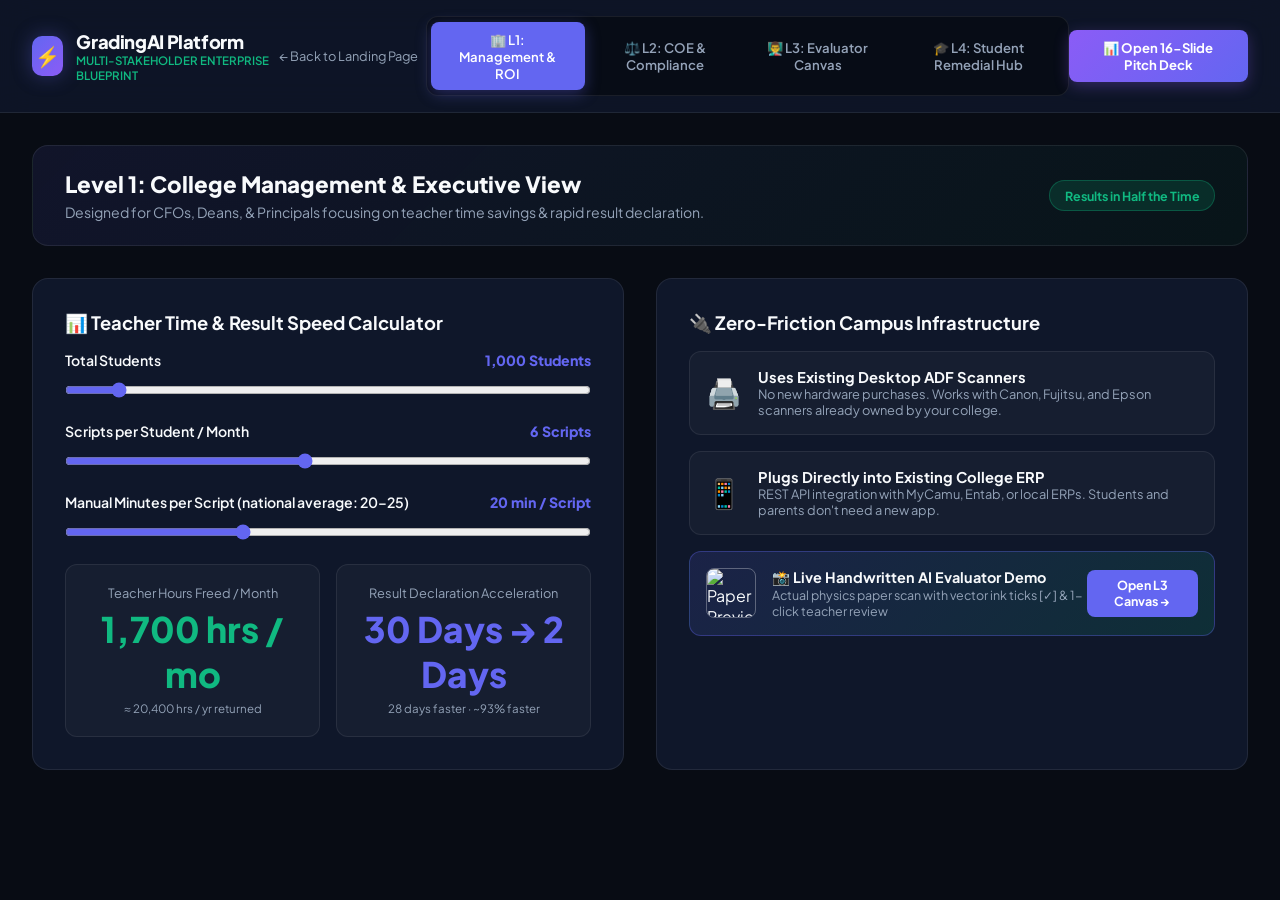
==== static/demo.html @ 52f9d3cc "Add landing page rebuild, interactive demo, pitch deck slides, and validation thumbs" ====
<!DOCTYPE html>
<html lang="en">
<head>
    <meta charset="UTF-8">
    <meta name="viewport" content="width=device-width, initial-scale=1.0">
    <title>GradingAI Platform | Complete Multi-Stakeholder Demo & Pitch Deck</title>
    <link rel="preconnect" href="https://fonts.googleapis.com">
    <link rel="preconnect" href="https://fonts.gstatic.com" crossorigin>
    <link href="https://fonts.googleapis.com/css2?family=Plus+Jakarta+Sans:wght@300;400;500;600;700;800&family=JetBrains+Mono:wght@400;600&display=swap" rel="stylesheet">
    <style>
        :root {
            --bg-dark: #080c14;
            --bg-card: #0f172a;
            --bg-card-hover: #1e293b;
            --border-glass: rgba(255, 255, 255, 0.08);
            --primary: #6366f1;
            --primary-glow: rgba(99, 102, 241, 0.35);
            --accent-green: #10b981;
            --accent-green-glow: rgba(16, 185, 129, 0.25);
            --accent-red: #ef4444;
            --accent-amber: #f59e0b;
            --accent-blue: #3b82f6;
            --text-main: #f8fafc;
            --text-muted: #94a3b8;
        }

        * {
            box-sizing: border-box;
            margin: 0;
            padding: 0;
            font-family: 'Plus Jakarta Sans', sans-serif;
        }

        body {
            background-color: var(--bg-dark);
            color: var(--text-main);
            min-height: 100vh;
            display: flex;
            flex-direction: column;
            overflow-x: hidden;
        }

        /* Top Navigation Header */
        header {
            padding: 1rem 2rem;
            background: rgba(15, 23, 42, 0.85);
            backdrop-filter: blur(16px);
            border-bottom: 1px solid var(--border-glass);
            position: sticky;
            top: 0;
            z-index: 100;
            display: flex;
            justify-content: space-between;
            align-items: center;
        }

        .brand-container {
            display: flex;
            align-items: center;
            gap: 0.8rem;
        }

        .brand-logo {
            width: 40px;
            height: 40px;
            background: linear-gradient(135deg, var(--primary), #8b5cf6);
            border-radius: 10px;
            display: flex;
            align-items: center;
            justify-content: center;
            font-weight: 800;
            font-size: 1.25rem;
            box-shadow: 0 0 20px var(--primary-glow);
        }

        .brand-title {
            font-size: 1.15rem;
            font-weight: 800;
            letter-spacing: -0.02em;
        }

        .brand-sub {
            font-size: 0.72rem;
            color: var(--accent-green);
            font-weight: 600;
            text-transform: uppercase;
        }

        /* Stakeholder Level Selector Tabs */
        .level-tabs {
            display: flex;
            background: rgba(0, 0, 0, 0.4);
            padding: 0.3rem;
            border-radius: 12px;
            border: 1px solid var(--border-glass);
            gap: 0.2rem;
        }

        .level-btn {
            padding: 0.55rem 1rem;
            border: none;
            background: transparent;
            color: var(--text-muted);
            font-size: 0.82rem;
            font-weight: 600;
            border-radius: 8px;
            cursor: pointer;
            transition: all 0.25s ease;
            display: flex;
            align-items: center;
            gap: 0.4rem;
        }

        .level-btn.active {
            background: var(--primary);
            color: white;
            box-shadow: 0 4px 15px var(--primary-glow);
        }

        .level-btn:hover:not(.active) {
            color: var(--text-main);
            background: rgba(255, 255, 255, 0.05);
        }

        .deck-btn {
            background: linear-gradient(135deg, #8b5cf6, var(--primary));
            color: white;
            padding: 0.55rem 1.1rem;
            border-radius: 8px;
            border: none;
            font-weight: 700;
            font-size: 0.82rem;
            cursor: pointer;
            display: flex;
            align-items: center;
            gap: 0.4rem;
            box-shadow: 0 4px 15px rgba(139, 92, 246, 0.3);
        }

        /* Main Workspace Container */
        main {
            flex: 1;
            padding: 2rem;
            max-width: 1700px;
            margin: 0 auto;
            width: 100%;
        }

        .level-panel {
            display: none;
        }

        .level-panel.active {
            display: block;
            animation: fadeIn 0.35s ease;
        }

        @keyframes fadeIn {
            from { opacity: 0; transform: translateY(8px); }
            to { opacity: 1; transform: translateY(0); }
        }

        /* Level Banner */
        .level-banner {
            background: linear-gradient(135deg, rgba(99, 102, 241, 0.1), rgba(16, 185, 129, 0.05));
            border: 1px solid var(--border-glass);
            border-radius: 16px;
            padding: 1.5rem 2rem;
            margin-bottom: 2rem;
            display: flex;
            justify-content: space-between;
            align-items: center;
        }

        .level-banner h2 {
            font-size: 1.4rem;
            font-weight: 800;
            margin-bottom: 0.3rem;
        }

        .level-banner p {
            color: var(--text-muted);
            font-size: 0.88rem;
        }

        .badge-pill {
            background: rgba(16, 185, 129, 0.15);
            color: var(--accent-green);
            padding: 0.4rem 0.9rem;
            border-radius: 50px;
            font-size: 0.78rem;
            font-weight: 700;
            border: 1px solid rgba(16, 185, 129, 0.3);
        }

        /* LEVEL 1: MANAGEMENT VIEW (ROI & INFRA) */
        .roi-grid {
            display: grid;
            grid-template-columns: 1fr 1fr;
            gap: 2rem;
        }

        .card-box {
            background: var(--bg-card);
            border-radius: 16px;
            border: 1px solid var(--border-glass);
            padding: 2rem;
        }

        .card-box h3 {
            font-size: 1.15rem;
            font-weight: 700;
            margin-bottom: 1rem;
            display: flex;
            align-items: center;
            gap: 0.5rem;
        }

        .slider-group {
            margin-bottom: 1.5rem;
        }

        .slider-label {
            display: flex;
            justify-content: space-between;
            font-size: 0.88rem;
            font-weight: 600;
            margin-bottom: 0.5rem;
        }

        .range-slider {
            width: 100%;
            height: 8px;
            background: rgba(255, 255, 255, 0.1);
            border-radius: 4px;
            outline: none;
            accent-color: var(--primary);
        }

        .stat-result-grid {
            display: grid;
            grid-template-columns: 1fr 1fr;
            gap: 1rem;
            margin-top: 1.5rem;
        }

        .stat-card {
            background: rgba(255, 255, 255, 0.03);
            border: 1px solid var(--border-glass);
            border-radius: 12px;
            padding: 1.25rem;
            text-align: center;
        }

        .stat-num {
            font-size: 2.2rem;
            font-weight: 800;
            color: var(--accent-green);
            margin: 0.3rem 0;
        }

        /* LEVEL 2: COE & COMPLIANCE VIEW */
        .compliance-grid {
            display: grid;
            grid-template-columns: repeat(3, 1fr);
            gap: 1.5rem;
        }

        .comp-card {
            background: var(--bg-card);
            border: 1px solid var(--border-glass);
            border-radius: 16px;
            padding: 1.75rem;
            display: flex;
            flex-direction: column;
            gap: 1rem;
        }

        .comp-icon {
            width: 48px;
            height: 48px;
            background: rgba(99, 102, 241, 0.15);
            border-radius: 12px;
            display: flex;
            align-items: center;
            justify-content: center;
            font-size: 1.4rem;
            color: var(--primary);
        }

        /* LEVEL 3: EVALUATOR TEACHER CANVAS */
        .evaluator-workspace {
            display: grid;
            grid-template-columns: 1fr 440px;
            gap: 1.5rem;
            height: calc(100vh - 240px);
        }

        .paper-viewport {
            background: var(--bg-card);
            border-radius: 16px;
            border: 1px solid var(--border-glass);
            display: flex;
            flex-direction: column;
            overflow: hidden;
        }

        .paper-toolbar {
            padding: 0.9rem 1.25rem;
            background: rgba(255, 255, 255, 0.02);
            border-bottom: 1px solid var(--border-glass);
            display: flex;
            justify-content: space-between;
            align-items: center;
        }

        .paper-scroll {
            flex: 1;
            overflow-y: auto;
            padding: 1.5rem;
            display: flex;
            justify-content: center;
            background: #050810;
        }

        .scanned-wrapper {
            position: relative;
            display: inline-block;
            box-shadow: 0 15px 35px rgba(0,0,0,0.6);
            border-radius: 8px;
        }

        .scanned-img {
            max-width: 720px;
            width: 100%;
            display: block;
            border-radius: 8px;
        }

        .svg-overlay {
            position: absolute;
            top: 0; left: 0;
            width: 100%; height: 100%;
            pointer-events: none;
        }

        .bbox {
            position: absolute;
            border: 2px dashed #10b981;
            background: rgba(16, 185, 129, 0.12);
            border-radius: 6px;
        }

        .bbox.warning {
            border-color: #ef4444;
            background: rgba(239, 68, 68, 0.12);
        }

        .bbox-tag {
            position: absolute;
            top: -24px; left: -2px;
            background: #10b981;
            color: white;
            font-size: 0.72rem;
            font-weight: 800;
            padding: 0.15rem 0.5rem;
            border-radius: 4px 4px 0 0;
        }

        .bbox.warning .bbox-tag {
            background: #ef4444;
        }

        .sidebar-panel {
            background: var(--bg-card);
            border-radius: 16px;
            border: 1px solid var(--border-glass);
            display: flex;
            flex-direction: column;
            overflow: hidden;
        }

        .sidebar-header {
            padding: 1rem 1.25rem;
            background: rgba(255, 255, 255, 0.02);
            border-bottom: 1px solid var(--border-glass);
            font-weight: 700;
            display: flex;
            justify-content: space-between;
        }

        .sidebar-body {
            flex: 1;
            overflow-y: auto;
            padding: 1.25rem;
            display: flex;
            flex-direction: column;
            gap: 1rem;
        }

        .ai-rubric-card {
            background: rgba(255, 255, 255, 0.03);
            border: 1px solid var(--border-glass);
            border-radius: 12px;
            padding: 1rem;
        }

        .transcribe-box {
            font-family: 'JetBrains Mono', monospace;
            font-size: 0.78rem;
            background: rgba(0,0,0,0.4);
            padding: 0.6rem;
            border-radius: 6px;
            color: #a5b4fc;
            margin: 0.5rem 0;
        }

        .btn-approve {
            width: 100%;
            padding: 0.85rem;
            background: linear-gradient(135deg, var(--accent-green), #059669);
            color: white;
            border: none;
            border-radius: 10px;
            font-weight: 700;
            font-size: 0.92rem;
            cursor: pointer;
            box-shadow: 0 4px 15px var(--accent-green-glow);
            transition: all 0.25s ease;
        }

        /* LEVEL 4: STUDENT DIAGNOSTIC PORTAL */
        .student-portal-grid {
            display: grid;
            grid-template-columns: 360px 1fr;
            gap: 1.5rem;
        }

        .mastery-card {
            background: var(--bg-card);
            border-radius: 16px;
            border: 1px solid var(--border-glass);
            padding: 1.5rem;
            display: flex;
            flex-direction: column;
            gap: 1rem;
        }

        .score-donut {
            width: 120px;
            height: 120px;
            border-radius: 50%;
            background: conic-gradient(var(--accent-green) 85%, rgba(255,255,255,0.08) 0);
            margin: 0 auto;
            display: flex;
            align-items: center;
            justify-content: center;
        }

        .score-donut-inner {
            width: 98px;
            height: 98px;
            background: var(--bg-card);
            border-radius: 50%;
            display: flex;
            flex-direction: column;
            align-items: center;
            justify-content: center;
        }

        .resource-box {
            background: rgba(255, 255, 255, 0.03);
            border: 1px solid var(--border-glass);
            border-radius: 12px;
            padding: 1.25rem;
            display: flex;
            gap: 1.25rem;
            align-items: center;
            margin-bottom: 1rem;
            transition: all 0.25s ease;
        }

        .resource-box:hover {
            background: var(--bg-card-hover);
            transform: translateX(4px);
        }

        .resource-icon {
            width: 50px;
            height: 50px;
            background: rgba(99, 102, 241, 0.15);
            border-radius: 12px;
            display: flex;
            align-items: center;
            justify-content: center;
            font-size: 1.4rem;
            color: var(--primary);
            flex-shrink: 0;
        }

        .btn-link {
            display: inline-flex;
            align-items: center;
            gap: 0.4rem;
            color: var(--accent-blue);
            text-decoration: none;
            font-size: 0.82rem;
            font-weight: 700;
            margin-top: 0.4rem;
        }

        /* PITCH DECK SLIDESHOW MODAL */
        .deck-modal {
            display: none;
            position: fixed;
            top: 0; left: 0; right: 0; bottom: 0;
            background: rgba(8, 12, 20, 0.95);
            backdrop-filter: blur(20px);
            z-index: 1000;
            flex-direction: column;
            padding: 2rem;
        }

        .deck-modal.active {
            display: flex;
        }

        .deck-header {
            display: flex;
            justify-content: space-between;
            align-items: center;
            margin-bottom: 1rem;
        }

        .deck-viewport {
            flex: 1;
            background: var(--bg-card);
            border: 1px solid var(--border-glass);
            border-radius: 20px;
            padding: 3rem;
            display: flex;
            flex-direction: column;
            justify-content: center;
            align-items: center;
            text-align: center;
            position: relative;
            box-shadow: 0 20px 50px rgba(0,0,0,0.5);
        }

        .slide-tag {
            background: rgba(99, 102, 241, 0.15);
            color: #a5b4fc;
            padding: 0.3rem 0.8rem;
            border-radius: 50px;
            font-size: 0.8rem;
            font-weight: 700;
            margin-bottom: 1rem;
        }

        .slide-title {
            font-size: 2.2rem;
            font-weight: 800;
            margin-bottom: 1rem;
            max-width: 900px;
        }

        .slide-body {
            font-size: 1.1rem;
            color: var(--text-muted);
            max-width: 800px;
            line-height: 1.6;
            margin-bottom: 2rem;
        }

        .slide-highlights {
            display: grid;
            grid-template-columns: repeat(3, 1fr);
            gap: 1.5rem;
            width: 100%;
            max-width: 900px;
            margin-top: 1rem;
        }

        .slide-point {
            background: rgba(255, 255, 255, 0.03);
            border: 1px solid var(--border-glass);
            border-radius: 12px;
            padding: 1.25rem;
            text-align: left;
        }

        .slide-point h4 {
            font-size: 0.95rem;
            font-weight: 700;
            color: var(--text-main);
            margin-bottom: 0.3rem;
        }

        .slide-point p {
            font-size: 0.82rem;
            color: var(--text-muted);
        }

        .deck-controls {
            display: flex;
            justify-content: space-between;
            align-items: center;
            margin-top: 1.5rem;
        }

        .btn-deck-nav {
            padding: 0.75rem 1.5rem;
            background: rgba(255, 255, 255, 0.08);
            color: white;
            border: 1px solid var(--border-glass);
            border-radius: 10px;
            font-weight: 700;
            cursor: pointer;
        }

        .btn-deck-nav:hover {
            background: var(--primary);
        }

        .close-deck {
            background: rgba(239, 68, 68, 0.2);
            color: #fca5a5;
            border: 1px solid rgba(239, 68, 68, 0.4);
            padding: 0.5rem 1rem;
            border-radius: 8px;
            cursor: pointer;
            font-weight: 700;
        }

        /* Toast Notification */
        .toast {
            position: fixed;
            bottom: 2rem;
            right: 2rem;
            background: #059669;
            color: white;
            padding: 1rem 1.5rem;
            border-radius: 12px;
            box-shadow: 0 10px 30px rgba(0,0,0,0.5);
            font-weight: 600;
            display: flex;
            align-items: center;
            gap: 0.75rem;
            transform: translateY(100px);
            opacity: 0;
            transition: all 0.3s ease;
            z-index: 1000;
        }

        .toast.show {
            transform: translateY(0);
            opacity: 1;
        }
    </style>
</head>
<body>

    <header>
        <div class="brand-container">
            <div class="brand-logo">⚡</div>
            <div>
                <div class="brand-title">GradingAI Platform</div>
                <div class="brand-sub">Multi-Stakeholder Enterprise Blueprint</div>
            </div>
        </div>

        <a href="/" style="font-size: 0.8rem; color: var(--text-muted); text-decoration: none; margin-right: 0.5rem; white-space: nowrap;">← Back to Landing Page</a>

        <nav class="level-tabs">
            <button class="level-btn active" onclick="switchLevel('level-1', this)">
                🏢 L1: Management & ROI
            </button>
            <button class="level-btn" onclick="switchLevel('level-2', this)">
                ⚖️ L2: COE & Compliance
            </button>
            <button class="level-btn" onclick="switchLevel('level-3', this)">
                👨‍🏫 L3: Evaluator Canvas
            </button>
            <button class="level-btn" onclick="switchLevel('level-4', this)">
                🎓 L4: Student Remedial Hub
            </button>
        </nav>

        <button class="deck-btn" onclick="openDeck()">
            📊 Open 16-Slide Pitch Deck
        </button>
    </header>

    <main>
        <!-- LEVEL 1: MANAGEMENT & PRINCIPAL VIEW -->
        <div id="level-1" class="level-panel active">
            <div class="level-banner">
                <div>
                    <h2>Level 1: College Management & Executive View</h2>
                    <p>Designed for CFOs, Deans, & Principals focusing on teacher time savings & rapid result declaration.</p>
                </div>
                <div class="badge-pill">Results in Half the Time</div>
            </div>

            <div class="roi-grid">
                <div class="card-box">
                    <h3>📊 Teacher Time & Result Speed Calculator</h3>
                    <div class="slider-group">
                        <div class="slider-label">
                            <span>Total Students</span>
                            <span id="studentsVal" style="color: var(--primary); font-weight: 800;">1,000 Students</span>
                        </div>
                        <input type="range" min="100" max="10000" step="100" value="1000" class="range-slider" id="studentsInput" oninput="updateROI()">
                    </div>

                    <div class="slider-group">
                        <div class="slider-label">
                            <span>Scripts per Student / Month</span>
                            <span id="perMonthVal" style="color: var(--primary); font-weight: 800;">6 Scripts</span>
                        </div>
                        <input type="range" min="1" max="12" step="1" value="6" class="range-slider" id="perMonthInput" oninput="updateROI()">
                    </div>

                    <div class="slider-group">
                        <div class="slider-label">
                            <span>Manual Minutes per Script (national average: 20–25)</span>
                            <span id="manualVal" style="color: var(--primary); font-weight: 800;">20 min / Script</span>
                        </div>
                        <input type="range" min="10" max="40" step="1" value="20" class="range-slider" id="manualInput" oninput="updateROI()">
                    </div>

                    <div class="stat-result-grid">
                        <div class="stat-card">
                            <div style="font-size: 0.8rem; color: var(--text-muted);">Teacher Hours Freed / Month</div>
                            <div class="stat-num" id="hoursFreed">1,700 hrs / mo</div>
                            <div style="font-size: 0.72rem; color: var(--text-muted);" id="hoursYear">≈ 20,400 hrs / yr returned</div>
                        </div>
                        <div class="stat-card" id="roiResult">
                            <div style="font-size: 0.8rem; color: var(--text-muted);">Result Declaration Acceleration</div>
                            <div class="stat-num" style="color: var(--primary);">30 Days → 2 Days</div>
                            <div class="stat-sub" style="font-size: 0.72rem; color: var(--text-muted);">28 days faster · ~93% faster</div>
                        </div>
                    </div>
                </div>

                <div class="card-box">
                    <h3>🔌 Zero-Friction Campus Infrastructure</h3>
                    <div style="display: flex; flex-direction: column; gap: 1rem; margin-top: 1rem;">
                        <div style="background: rgba(255,255,255,0.03); border: 1px solid var(--border-glass); border-radius: 12px; padding: 1rem; display: flex; gap: 1rem; align-items: center;">
                            <div style="font-size: 1.8rem;">🖨️</div>
                            <div>
                                <div style="font-weight: 700; font-size: 0.92rem;">Uses Existing Desktop ADF Scanners</div>
                                <div style="font-size: 0.8rem; color: var(--text-muted);">No new hardware purchases. Works with Canon, Fujitsu, and Epson scanners already owned by your college.</div>
                            </div>
                        </div>

                        <div style="background: rgba(255,255,255,0.03); border: 1px solid var(--border-glass); border-radius: 12px; padding: 1rem; display: flex; gap: 1rem; align-items: center;">
                            <div style="font-size: 1.8rem;">📱</div>
                            <div>
                                <div style="font-weight: 700; font-size: 0.92rem;">Plugs Directly into Existing College ERP</div>
                                <div style="font-size: 0.8rem; color: var(--text-muted);">REST API integration with MyCamu, Entab, or local ERPs. Students and parents don't need a new app.</div>
                            </div>
                        </div>

                        <div style="background: linear-gradient(135deg, rgba(99, 102, 241, 0.15), rgba(16, 185, 129, 0.15)); border: 1px solid rgba(99, 102, 241, 0.35); border-radius: 12px; padding: 1rem; display: flex; justify-content: space-between; align-items: center; cursor: pointer;" onclick="document.querySelectorAll('.level-btn')[2].click();">
                            <div style="display: flex; gap: 1rem; align-items: center;">
                                <img src="/assets/handwritten_exam_script.jpg" style="width: 50px; height: 50px; border-radius: 8px; object-fit: cover; border: 1px solid rgba(255,255,255,0.3);" alt="Paper Preview" loading="eager">
                                <div>
                                    <div style="font-weight: 700; font-size: 0.9rem; color: #f8fafc;">📸 Live Handwritten AI Evaluator Demo</div>
                                    <div style="font-size: 0.78rem; color: var(--text-muted);">Actual physics paper scan with vector ink ticks [✓] & 1-click teacher review</div>
                                </div>
                            </div>
                            <button style="background: var(--primary); color: white; border: none; padding: 0.45rem 0.85rem; border-radius: 8px; font-weight: 700; font-size: 0.78rem; cursor: pointer;">Open L3 Canvas →</button>
                        </div>
                    </div>
                </div>
            </div>
        </div>

        <!-- LEVEL 2: COE & COMPLIANCE VIEW -->
        <div id="level-2" class="level-panel">
            <div class="level-banner">
                <div>
                    <h2>Level 2: Controller of Examination (COE) & Compliance View</h2>
                    <p>Designed for Examination Officers focusing on legal audit trails, double-blind masking, & zero math errors.</p>
                </div>
                <div class="badge-pill" style="background: rgba(99,102,241,0.15); color: #a5b4fc; border-color: rgba(99,102,241,0.3);">
                    AP/TS High Court Audit Compliant
                </div>
            </div>

            <div class="compliance-grid">
                <div class="comp-card">
                    <div class="comp-icon">🔒</div>
                    <h3>Double-Blind QR Masking</h3>
                    <p style="font-size: 0.85rem; color: var(--text-muted); line-height: 1.5;">
                        Automatically decodes pre-printed QR codes on student answer booklets. Candidate names and roll numbers are cryptographically masked to eliminate grading bias.
                    </p>
                    <div style="background: rgba(0,0,0,0.4); padding: 0.6rem; border-radius: 8px; font-family: 'JetBrains Mono', monospace; font-size: 0.78rem; color: var(--accent-green);">
                        Status: Roll #23MBU-042 → Masked as #TS-2026-9041
                    </div>
                </div>

                <div class="comp-card">
                    <div class="comp-icon">✒️</div>
                    <h3>AP/TS High Court Audit Trail</h3>
                    <p style="font-size: 0.85rem; color: var(--text-muted); line-height: 1.5;">
                        Renders permanent green ticks <span style="color: var(--accent-green); font-weight: 800;">[✓]</span>, red crosses <span style="color: var(--accent-red); font-weight: 800;">[✗]</span>, and pen vector coordinates onto the PDF, satisfying High Court mandates for re-evaluation disputes.
                    </p>
                    <div style="background: rgba(0,0,0,0.4); padding: 0.6rem; border-radius: 8px; font-family: 'JetBrains Mono', monospace; font-size: 0.78rem; color: #a5b4fc;">
                        PDF Ink Layer: Flattened & Digitally Signed
                    </div>
                </div>

                <div class="comp-card">
                    <div class="comp-icon">🔄</div>
                    <h3>Automated Dual-Valuation</h3>
                    <p style="font-size: 0.85rem; color: var(--text-muted); line-height: 1.5;">
                        Manages double-blind dual evaluation. If the score delta between Evaluator 1 and Evaluator 2 exceeds 15%, the script auto-routes to a 3rd senior evaluator.
                    </p>
                    <div style="background: rgba(0,0,0,0.4); padding: 0.6rem; border-radius: 8px; font-family: 'JetBrains Mono', monospace; font-size: 0.78rem; color: var(--accent-amber);">
                        Delta Check: >15% Variation → Auto 3rd Route
                    </div>
                </div>
            </div>
        </div>

        <!-- LEVEL 3: EVALUATOR TEACHER CANVAS -->
        <div id="level-3" class="level-panel">
            <div class="evaluator-workspace">
                <div class="paper-viewport">
                    <div class="paper-toolbar">
                        <div style="font-size: 0.88rem; font-weight: 700;">Script: #PHY-2026-9041 | Rotational Dynamics</div>
                        <div style="font-size: 0.78rem; color: var(--accent-green);">✓ 90% AI Pre-Graded</div>
                    </div>

                    <div class="paper-scroll">
                        <div class="scanned-wrapper">
                            <img src="/assets/handwritten_exam_script.jpg" class="scanned-img" alt="Scanned Handwritten Exam Paper" loading="eager">
                            
                            <!-- SVG Vector Inks -->
                            <svg class="svg-overlay" viewBox="0 0 750 750">
                                <path d="M 520 280 L 545 315 L 610 240" fill="none" stroke="#10b981" stroke-width="6" stroke-linecap="round" />
                                <text x="625" y="275" fill="#10b981" font-size="22" font-weight="bold">+4.0 / 4.0</text>

                                <path d="M 500 520 L 560 580 M 560 520 L 500 580" fill="none" stroke="#ef4444" stroke-width="5" stroke-linecap="round" />
                                <text x="575" y="555" fill="#ef4444" font-size="20" font-weight="bold">-1.5 (Derivation)</text>
                            </svg>

                            <div class="bbox" style="top: 24%; left: 16%; width: 78%; height: 16%;">
                                <div class="bbox-tag">✓ AI Match: I = ½ MR² = 0.109375 kg·m²</div>
                            </div>

                            <div class="bbox warning" style="top: 58%; left: 16%; width: 78%; height: 26%;">
                                <div class="bbox-tag">⚠️ Integration abandoned mid-proof. Deducted 1.5m.</div>
                            </div>
                        </div>
                    </div>
                </div>

                <div class="sidebar-panel">
                    <div class="sidebar-header">
                        <span>⚡ AI Co-Pilot Assistant</span>
                        <span style="color: var(--accent-green);">Suggested: 8.5 / 10</span>
                    </div>

                    <div class="sidebar-body">
                        <div class="ai-rubric-card">
                            <div style="display: flex; justify-content: space-between; font-weight: 700; font-size: 0.85rem;">
                                <span>Moment of Inertia Proof</span>
                                <span style="color: var(--accent-green);">4.0 / 4.0</span>
                            </div>
                            <div class="transcribe-box">
                                "I = 1/2 MR^2 = 1/2(3.5)(0.25)^2 = 0.109375 kg·m²"
                            </div>
                            <div style="font-size: 0.78rem; color: var(--text-muted);">✓ Correct formula & arithmetic steps verified.</div>
                        </div>

                        <div class="ai-rubric-card" style="border-color: rgba(239, 68, 68, 0.3);">
                            <div style="display: flex; justify-content: space-between; font-weight: 700; font-size: 0.85rem; color: var(--accent-red);">
                                <span>Integral Derivation Step</span>
                                <span style="color: var(--accent-amber);">4.5 / 6.0</span>
                            </div>
                            <div class="transcribe-box">
                                "τ = ∫ r² dm = 1/2 ∫ r² dm (crossed out)... dm = σ dA"
                            </div>
                            <div style="font-size: 0.78rem; color: #fca5a5;">⚠️ Student crossed out integration derivation. Deducted 1.5 marks.</div>
                        </div>
                    </div>

                    <div style="padding: 1.1rem; border-top: 1px solid var(--border-glass);">
                        <button class="btn-approve" onclick="triggerToast('Evaluation approved & signed off! Transferred to College ERP.')">
                            ✓ 1-Click Approve & Sign Off (Enter)
                        </button>
                    </div>
                </div>
            </div>
        </div>

        <!-- LEVEL 4: STUDENT DIAGNOSTIC REMEDIAL PORTAL -->
        <div id="level-4" class="level-panel">
            <div style="margin-bottom: 1.5rem;">
                <h2 style="font-size: 1.4rem; font-weight: 800;">Level 4: Student Diagnostic & Remedial Learning Hub</h2>
                <p style="color: var(--text-muted); font-size: 0.88rem;">Converts static marks into an actionable learning loop with targeted videos, textbook pages, & practice sheets.</p>
            </div>

            <div class="student-portal-grid">
                <div class="mastery-card">
                    <div style="text-align: center;">
                        <div class="score-donut">
                            <div class="score-donut-inner">
                                <div style="font-size: 1.8rem; font-weight: 800; color: var(--accent-green);">85%</div>
                                <div style="font-size: 0.7rem; color: var(--text-muted);">17 / 20 Marks</div>
                            </div>
                        </div>
                        <h4 style="margin-top: 0.8rem; font-weight: 700;">Concept Mastery</h4>
                    </div>

                    <div style="display: flex; flex-direction: column; gap: 0.6rem;">
                        <div style="background: rgba(255,255,255,0.03); padding: 0.6rem; border-radius: 8px; font-size: 0.8rem; display: flex; justify-content: space-between;">
                            <span>Moment of Inertia Formulas</span>
                            <span style="color: var(--accent-green); font-weight: 700;">100% Mastery</span>
                        </div>
                        <div style="background: rgba(239, 68, 68, 0.08); border: 1px solid rgba(239,68,68,0.3); padding: 0.6rem; border-radius: 8px; font-size: 0.8rem; display: flex; justify-content: space-between;">
                            <div>
                                <div style="font-weight: 700; color: #fca5a5;">Surface Mass Density Integration</div>
                                <div style="font-size: 0.7rem; color: var(--text-muted);">Failed derivation proof</div>
                            </div>
                            <span style="color: var(--accent-red); font-weight: 700;">40% Weak</span>
                        </div>
                    </div>
                </div>

                <div class="mastery-card">
                    <h3 style="font-size: 1.1rem; font-weight: 800;">🎯 Actionable Remedial Resources</h3>

                    <div class="resource-box">
                        <div class="resource-icon">🎥</div>
                        <div>
                            <h4 style="font-size: 0.92rem; font-weight: 700;">Targeted 6-Min Concept Video Lesson</h4>
                            <p style="font-size: 0.8rem; color: var(--text-muted);">Watch step-by-step video on integrating mass elements over a circular planar lamina (\(dm = \sigma dA\)).</p>
                            <a href="https://study-smart-exams.pages.dev/" target="_blank" class="btn-link">▶ Watch Concept Video (YouTube)</a>
                        </div>
                    </div>

                    <div class="resource-box">
                        <div class="resource-icon">📖</div>
                        <div>
                            <h4 style="font-size: 0.92rem; font-weight: 700;">Curated Textbook Reading & Solved Examples</h4>
                            <p style="font-size: 0.8rem; color: var(--text-muted);">NCERT Physics Vol 1 - Chapter 7 (Rotational Motion), Pages 164–168. Focus on Example 7.10.</p>
                            <a href="#" onclick="alert('Opening Digital Campus Textbook Chapter 7 PDF...'); return false;" class="btn-link">📄 Open Chapter 7 PDF Reading</a>
                        </div>
                    </div>

                    <div class="resource-box" style="border-color: rgba(16, 185, 129, 0.3);">
                        <div class="resource-icon" style="background: rgba(16, 185, 129, 0.15); color: var(--accent-green);">📝</div>
                        <div>
                            <h4 style="font-size: 0.92rem; font-weight: 700;">Auto-Generated 3-Question Practice Worksheet</h4>
                            <p style="font-size: 0.8rem; color: var(--text-muted);">Targeted practice problems generated specifically to fix your rotational integration weakness.</p>
                            <a href="#" onclick="alert('Downloading your personalized 3-Question Practice Sheet PDF...'); return false;" class="btn-link" style="color: var(--accent-green);">⬇ Download Practice Sheet (PDF)</a>
                        </div>
                    </div>
                </div>
            </div>
        </div>
    </main>

    <!-- 12-SLIDE PITCH DECK MODAL -->
    <div id="deckModal" class="deck-modal">
        <div class="deck-header">
            <div style="font-weight: 800; font-size: 1.1rem; color: var(--primary);">📊 GradingAI Platform — Executive Pitch Deck Blueprint</div>
            <button class="close-deck" onclick="closeDeck()">✕ Close Deck (Esc)</button>
        </div>

        <div class="deck-viewport">
            <div class="slide-tag" id="slideTag">SLIDE 1 OF 16</div>
            <div class="slide-title" id="slideTitle">GradingAI Co-Pilot: Accelerating Exam Valuation from ~4 Weeks to ~2 Weeks</div>
            <div class="slide-body" id="slideBody">
                Zero New Hardware Layer. Full AP/TS High Court Audit Trail Compliance. From ~20–25 min to ~2–3 min of teacher review per script.
            </div>

            <div class="slide-highlights" id="slideHighlights">
                <div class="slide-point">
                    <h4>Results in Half the Time</h4>
                    <p>No more 3–4 week valuation cycles on your campus.</p>
                </div>
                <div class="slide-point">
                    <h4>Zero Screen Fatigue</h4>
                    <p>90% AI pre-grading + 1-click teacher approval shortcuts.</p>
                </div>
                <div class="slide-point">
                    <h4>Direct ERP Sync</h4>
                    <p>Plugs directly into existing campus ERPs like MyCamu & Entab.</p>
                </div>
            </div>
        </div>

        <div class="deck-controls">
            <button class="btn-deck-nav" onclick="prevSlide()">← Previous Slide</button>
            <div style="font-size: 0.9rem; font-weight: 700; color: var(--text-muted);" id="slideCounter">Slide 1 / 12</div>
            <button class="btn-deck-nav" onclick="nextSlide()">Next Slide →</button>
        </div>
    </div>

    <!-- Toast Container -->
    <div id="toast" class="toast">
        <span>✅</span>
        <span id="toastText">Action completed successfully!</span>
    </div>

    <script>
        function switchLevel(levelId, btnElement) {
            document.querySelectorAll('.level-btn').forEach(btn => btn.classList.remove('active'));
            document.querySelectorAll('.level-panel').forEach(panel => panel.classList.remove('active'));

            btnElement.classList.add('active');
            document.getElementById(levelId).classList.add('active');
        }

        function updateROI() {
            const students = parseInt(document.getElementById('studentsInput').value);
            const perMonth = parseInt(document.getElementById('perMonthInput').value);
            const manualMin = parseInt(document.getElementById('manualInput').value);
            const reviewMin = 3;

            document.getElementById('studentsVal').innerText = students.toLocaleString('en-IN') + ' Students';
            document.getElementById('perMonthVal').innerText = perMonth + ' Scripts';
            document.getElementById('manualVal').innerText = manualMin + ' min / Script';

            const scriptsMonth = students * perMonth;
            const hoursMonth = Math.round((scriptsMonth * Math.max(manualMin - reviewMin, 0)) / 60);
            const hoursYear = hoursMonth * 12;
            document.getElementById('hoursFreed').innerText = hoursMonth.toLocaleString('en-IN') + ' hrs / mo';
            document.getElementById('hoursYear').innerText = '≈ ' + hoursYear.toLocaleString('en-IN') + ' hrs / yr returned';

            const result = document.getElementById('roiResult');
            result.querySelector('.stat-num').innerHTML = '30 Days → <span style="color: var(--primary);">2 Days</span>';
            result.querySelector('.stat-sub').innerText = '28 days faster · ~93% faster';
        }

        function triggerToast(text) {
            const toast = document.getElementById('toast');
            document.getElementById('toastText').innerText = text;
            toast.classList.add('show');
            setTimeout(() => { toast.classList.remove('show'); }, 3500);
        }

        /* Pitch Deck Slides Data */
        const slides = [
            {
                tag: "SLIDE 1 OF 16",
                title: "GradingAI Co-Pilot: Accelerating Exam Valuation from ~3–4 Weeks to 1–2 Days",
                body: "Zero New Hardware. Full AP/TS High Court Audit Compliance. From ~20–25 min to ~2–3 min of teacher review per script.",
                p1: "Results in 1–2 Days", d1: "No more 3–4 week valuation cycles.",
                p2: "Zero Screen Fatigue", d2: "90% AI pre-grading + 1-click teacher approval shortcuts.",
                p3: "Direct ERP Sync", d3: "Plugs directly into existing campus ERPs like MyCamu & Entab."
            },
            {
                tag: "SLIDE 2 OF 16",
                title: "The Hidden Cost of Physical Paper Exams",
                body: "A 1,000-student campus evaluating ~72,000 scripts a year spends ₹18–25 Lakh on transport, vaulting and examiner allowances.",
                p1: "Slow 3–4 Week Cycle", d1: "Delayed result publication frustrates students and parents.",
                p2: "20–25 Min per Script", d2: "Mostly re-reading, re-totalling and repeated comments.",
                p3: "Re-Evaluation Disputes", d3: "~3.4 lakh CBSE re-verifications a year; 8–12% change marks."
            },
            {
                tag: "SLIDE 3 OF 16",
                title: "Why 1st-Generation On-Screen Marking (OSM) Failed Teachers",
                body: "Legacy OSM software forced teachers to manually draw every tick on screen, creating severe eye strain and extra work.",
                p1: "No Intelligence", d1: "Legacy tools were just expensive PDF viewers.",
                p2: "High Teacher Resistance", d2: "Drawing on screen with a stylus was slower than paper.",
                p3: "Complex IT Overhead", d3: "Required purchasing expensive proprietary scanners."
            },
            {
                tag: "SLIDE 4 OF 16",
                title: "The Solution: 90% AI Autonomous Pre-Grading + 1-Click Teacher Verification",
                body: "The AI pre-grades papers, places visual ticks, cites rubrics, and suggests scores. Teachers simply 1-click approve.",
                p1: "1-Click Sign Off", d1: "Teachers review a page in 5 seconds and hit Enter.",
                p2: "~90% Less Teacher Time", d2: "From ~20–25 minutes to ~2–3 minutes per script.",
                p3: "Human Oversight", d3: "Full teacher control to override marks at any time."
            },
            {
                tag: "SLIDE 5 OF 16",
                title: "Three Steps, Using Hardware You Already Own",
                body: "No new scanners, no new student app, no IT project. From stacked paper to verified marks in days.",
                p1: "Step 1: Scan", d1: "QR-coded booklets run through your existing ADF scanner; student names masked automatically — double-blind.",
                p2: "Step 2: AI Pre-Grades", d2: "Handwriting OCR + vision model applies the rubric, annotates and suggests scores with reasoning.",
                p3: "Step 3: Teacher Verifies", d3: "Review in ~2–3 minutes per script, override any mark, sign off. The pen trail is permanent."
            },
            {
                tag: "SLIDE 6 OF 16",
                title: "The Evaluator Canvas — Built for Real Exam Rooms",
                body: "Every suggested mark carries a visible reason. Independent evaluations put AI–human agreement at ~95% on descriptive answers — higher once teachers calibrate the rubric on a sample.",
                p1: "Rubric Reasoning Visible", d1: "Each score links to the rubric line it matched — teachers trust it and override in one click.",
                p2: "Rapid Keyboard Workflow", d2: "Enter to approve, Tab to override, Ctrl+Z to undo a pen stroke.",
                p3: "Double-Blind Masking", d3: "QR-decoded roll numbers keep evaluation free of partiality."
            },
            {
                tag: "SLIDE 7 OF 16",
                title: "AP/TS High Court Audit Compliance & Double-Blind Security",
                body: "Vector pen marks are permanently flattened into the PDF, satisfying legal mandates for auditable physical-equivalent correction trails.",
                p1: "Double-Blind Masking", d1: "Decodes pre-printed QR codes to unmask student IDs.",
                p2: "Permanent Visual Inks", d2: "Renders green ticks and red crosses into PDF layers.",
                p3: "Dual-Valuation Engine", d3: "Auto-routes >15% score deltas to 3rd senior evaluators."
            },
            {
                tag: "SLIDE 8 OF 16",
                title: "Student Diagnostic & Remedial Learning Hub",
                body: "Transforms static exam grades into an actionable concept mastery report with targeted video lessons and practice sheets.",
                p1: "Concept Mastery Radar", d1: "Isolates sub-concept weaknesses (e.g. Integration 40%).",
                p2: "Targeted 5-Min Videos", d2: "Recommends focused YouTube concept videos.",
                p3: "Custom Practice PDF", d3: "Auto-generates 3-question personalized practice sheets."
            },
            {
                tag: "SLIDE 9 OF 16",
                title: "Zero-Friction Campus Infrastructure Integration",
                body: "Plugs directly into your existing ADF desktop scanners and campus ERP without creating new IT burdens.",
                p1: "Existing ADF Scanners", d1: "Works with Canon, Fujitsu & Epson scanners already owned.",
                p2: "No New Student App", d2: "Syncs directly into MyCamu, Entab, or custom ERPs.",
                p3: "Domestic Cloud GPU", d3: "Hosted on secure Indian cloud servers for data sovereignty."
            },
            {
                tag: "SLIDE 10 OF 16",
                title: "Honest, Per-Student Pricing",
                body: "Per enrolled student, per month, billed per academic year — scales naturally with your total strength. No surprise setup fees.",
                p1: "Schools", d1: "₹75–100 per student, per month.",
                p2: "Colleges / Universities", d2: "₹100–150 per student, per month — COE compliance module included.",
                p3: "Volume Pricing", d3: "The per-student rate drops as total enrolment grows."
            },
            {
                tag: "SLIDE 11 OF 16",
                title: "Teacher Time ROI & Faster Results",
                body: "A 72,000-script campus returns ~20,400 teacher hours a year — about 128 teacher-months back to teaching.",
                p1: "Manual: 20–25 min / script", d1: "National average for descriptive answer scripts.",
                p2: "AI review: ~2–3 min / script", d2: "Teacher stays in control of every final mark.",
                p3: "≈ 20,400 hours freed", d3: "And results declared in 1–2 days instead of 3–4 weeks."
            },
            {
                tag: "SLIDE 12 OF 16",
                title: "Data Privacy, Security & Data Sovereignty",
                body: "Full compliance with India's DPDP Act, end-to-end encryption, and complete campus VPC isolation.",
                p1: "DPDP Act Compliant", d1: "Strict student data protection protocols.",
                p2: "End-to-End Encryption", d2: "Secure transmission from scanner to cloud.",
                p3: "Local Indian Cloud", d3: "Hosted on AIC / E2E Networks domestic GPUs."
            },
            {
                tag: "SLIDE 13 OF 16",
                title: "Free 100-Paper Campus Pilot Blueprint",
                body: "Run a zero-cost, zero-risk 3-day trial on your next internal mock exam before making any commitment.",
                p1: "Day 1: Scan 100 Papers", d1: "Scan sample papers on your existing campus scanner.",
                p2: "Day 2: Teacher Trial", d2: "Let 3 faculty members experience 1-click evaluation.",
                p3: "Day 3: Executive Review", d3: "Review accuracy, time savings, and ROI with COE."
            },
            {
                tag: "SLIDE 14 OF 16",
                title: "Academic Prestige & NAAC / NIRF Accreditation Boost",
                body: "Accelerate result declarations from ~3–4 weeks to 1–2 days, earning accreditation points for digital governance.",
                p1: "1–2 Day Result Cycle", d1: "Results in 1–2 days instead of 3–4 weeks.",
                p2: "NAAC Criteria 2 & 6", d2: "Higher scores for transparent digital evaluation.",
                p3: "Parent Satisfaction", d3: "Granular progress reports boost student retention."
            },
            {
                tag: "SLIDE 15 OF 16",
                title: "Grounded in What Campuses Actually Report",
                body: "The figures in this deck come from published university SOPs, examiner studies and board data — not marketing optimism.",
                p1: "20–25 Minutes per Script", d1: "Average teacher correction time for descriptive answer scripts (published studies).",
                p2: "30-Day Target, 3–4 Week Reality", d2: "Many university SOPs promise results in 30 days — and still miss it.",
                p3: "3.4 Lakh Re-Verifications a Year", d3: "CBSE class 10 + 12 combined; 8–12% result in a marks change."
            },
            {
                tag: "SLIDE 16 OF 16",
                title: "Schedule Your Free 100-Paper Campus Pilot Today",
                body: "Join regional autonomous colleges transforming their exam evaluation workflow.",
                p1: "Contact Founder", d1: "Email: kpuneeth20019@gmail.com",
                p2: "Interactive Web App", d2: "Explore the live demo on this page.",
                p3: "Book Pilot", d3: "Confirm your free 100-paper campus pilot."
            }
        ];

        let currentSlide = 0;

        function openDeck() {
            document.getElementById('deckModal').classList.add('active');
            renderSlide(currentSlide);
        }

        function closeDeck() {
            document.getElementById('deckModal').classList.remove('active');
        }

        function renderSlide(index) {
            const slide = slides[index];
            document.getElementById('slideTag').innerText = slide.tag;
            document.getElementById('slideTitle').innerText = slide.title;
            document.getElementById('slideBody').innerText = slide.body;

            document.getElementById('slideHighlights').innerHTML = `
                <div class="slide-point">
                    <h4>${slide.p1}</h4>
                    <p>${slide.d1}</p>
                </div>
                <div class="slide-point">
                    <h4>${slide.p2}</h4>
                    <p>${slide.d2}</p>
                </div>
                <div class="slide-point">
                    <h4>${slide.p3}</h4>
                    <p>${slide.d3}</p>
                </div>
            `;

            document.getElementById('slideCounter').innerText = `Slide ${index + 1} / ${slides.length}`;
        }

        function nextSlide() {
            if (currentSlide < slides.length - 1) {
                currentSlide++;
                renderSlide(currentSlide);
            }
        }

        function prevSlide() {
            if (currentSlide > 0) {
                currentSlide--;
                renderSlide(currentSlide);
            }
        }

        document.addEventListener('keydown', (e) => {
            if (document.getElementById('deckModal').classList.contains('active')) {
                if (e.key === 'ArrowRight') nextSlide();
                if (e.key === 'ArrowLeft') prevSlide();
                if (e.key === 'Escape') closeDeck();
            }
        });
    </script>
</body>
</html>
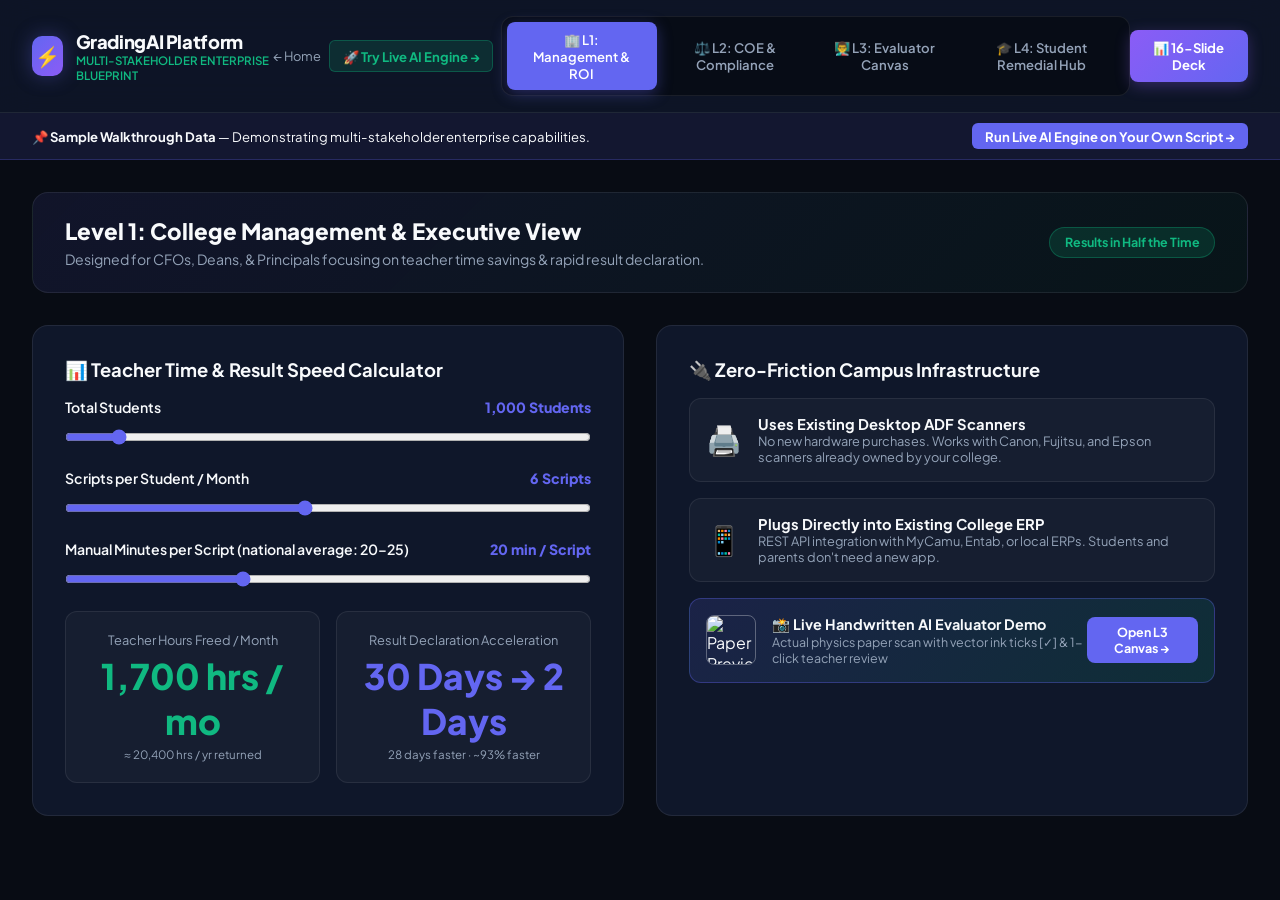
==== commit 95847344: "feat(frontend): implement real AI grading engine page, CTAs, client guards, and offline fallback" ====
--- a/static/demo.html
+++ b/static/demo.html
@@ -669,7 +669,8 @@
             </div>
         </div>
 
-        <a href="/" style="font-size: 0.8rem; color: var(--text-muted); text-decoration: none; margin-right: 0.5rem; white-space: nowrap;">← Back to Landing Page</a>
+        <a href="/" style="font-size: 0.8rem; color: var(--text-muted); text-decoration: none; margin-right: 0.5rem; white-space: nowrap;">← Home</a>
+        <a href="/live.html" style="font-size: 0.82rem; color: var(--accent-green); font-weight: 700; text-decoration: none; margin-right: 0.5rem; white-space: nowrap; background: rgba(16,185,129,0.15); padding: 0.4rem 0.8rem; border-radius: 6px; border: 1px solid rgba(16,185,129,0.3);">🚀 Try Live AI Engine →</a>
 
         <nav class="level-tabs">
             <button class="level-btn active" onclick="switchLevel('level-1', this)">
@@ -687,9 +688,14 @@
         </nav>
 
         <button class="deck-btn" onclick="openDeck()">
-            📊 Open 16-Slide Pitch Deck
+            📊 16-Slide Deck
         </button>
     </header>
+
+    <div style="background: rgba(99,102,241,0.12); border-bottom: 1px solid rgba(99,102,241,0.25); padding: 0.6rem 2rem; display: flex; justify-content: space-between; align-items: center; font-size: 0.82rem;">
+        <span>📌 <strong>Sample Walkthrough Data</strong> — Demonstrating multi-stakeholder enterprise capabilities.</span>
+        <a href="/live.html" style="color: white; font-weight: 700; background: var(--primary); padding: 0.3rem 0.8rem; border-radius: 6px; text-decoration: none;">Run Live AI Engine on Your Own Script →</a>
+    </div>
 
     <main>
         <!-- LEVEL 1: MANAGEMENT & PRINCIPAL VIEW -->
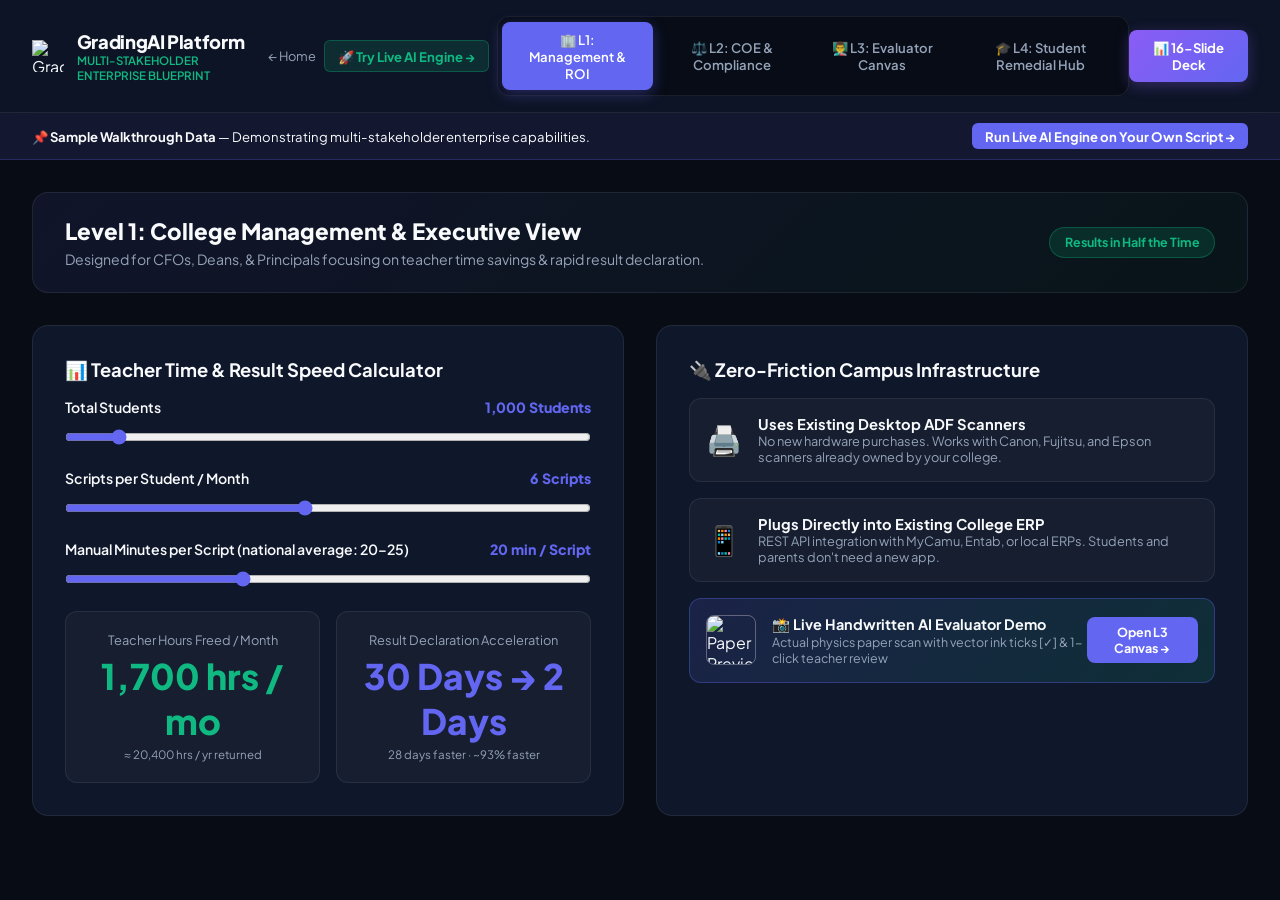
==== commit ab3326af: "feat: introduce pen-nib brand logo (navy/gold) across landing, live, demo + favicons" ====
--- a/static/demo.html
+++ b/static/demo.html
@@ -7,6 +7,8 @@
     <link rel="preconnect" href="https://fonts.googleapis.com">
     <link rel="preconnect" href="https://fonts.gstatic.com" crossorigin>
     <link href="https://fonts.googleapis.com/css2?family=Plus+Jakarta+Sans:wght@300;400;500;600;700;800&family=JetBrains+Mono:wght@400;600&display=swap" rel="stylesheet">
+    <link rel="icon" href="/favicon.svg" type="image/svg+xml">
+    <link rel="icon" href="/favicon-32.png" sizes="32x32" type="image/png">
     <style>
         :root {
             --bg-dark: #080c14;
@@ -61,16 +63,9 @@
         }
 
         .brand-logo {
-            width: 40px;
-            height: 40px;
-            background: linear-gradient(135deg, var(--primary), #8b5cf6);
-            border-radius: 10px;
-            display: flex;
-            align-items: center;
-            justify-content: center;
-            font-weight: 800;
-            font-size: 1.25rem;
-            box-shadow: 0 0 20px var(--primary-glow);
+            width: 32px;
+            height: 32px;
+            object-fit: contain;
         }
 
         .brand-title {
@@ -662,7 +657,7 @@
 
     <header>
         <div class="brand-container">
-            <div class="brand-logo">⚡</div>
+            <img class="brand-logo" src="/pen-logo-white.svg" alt="GradingAI Logo" width="32" height="32">
             <div>
                 <div class="brand-title">GradingAI Platform</div>
                 <div class="brand-sub">Multi-Stakeholder Enterprise Blueprint</div>
@@ -866,7 +861,7 @@
 
                 <div class="sidebar-panel">
                     <div class="sidebar-header">
-                        <span>⚡ AI Co-Pilot Assistant</span>
+                        <span>AI Co-Pilot Assistant</span>
                         <span style="color: var(--accent-green);">Suggested: 8.5 / 10</span>
                     </div>
 
